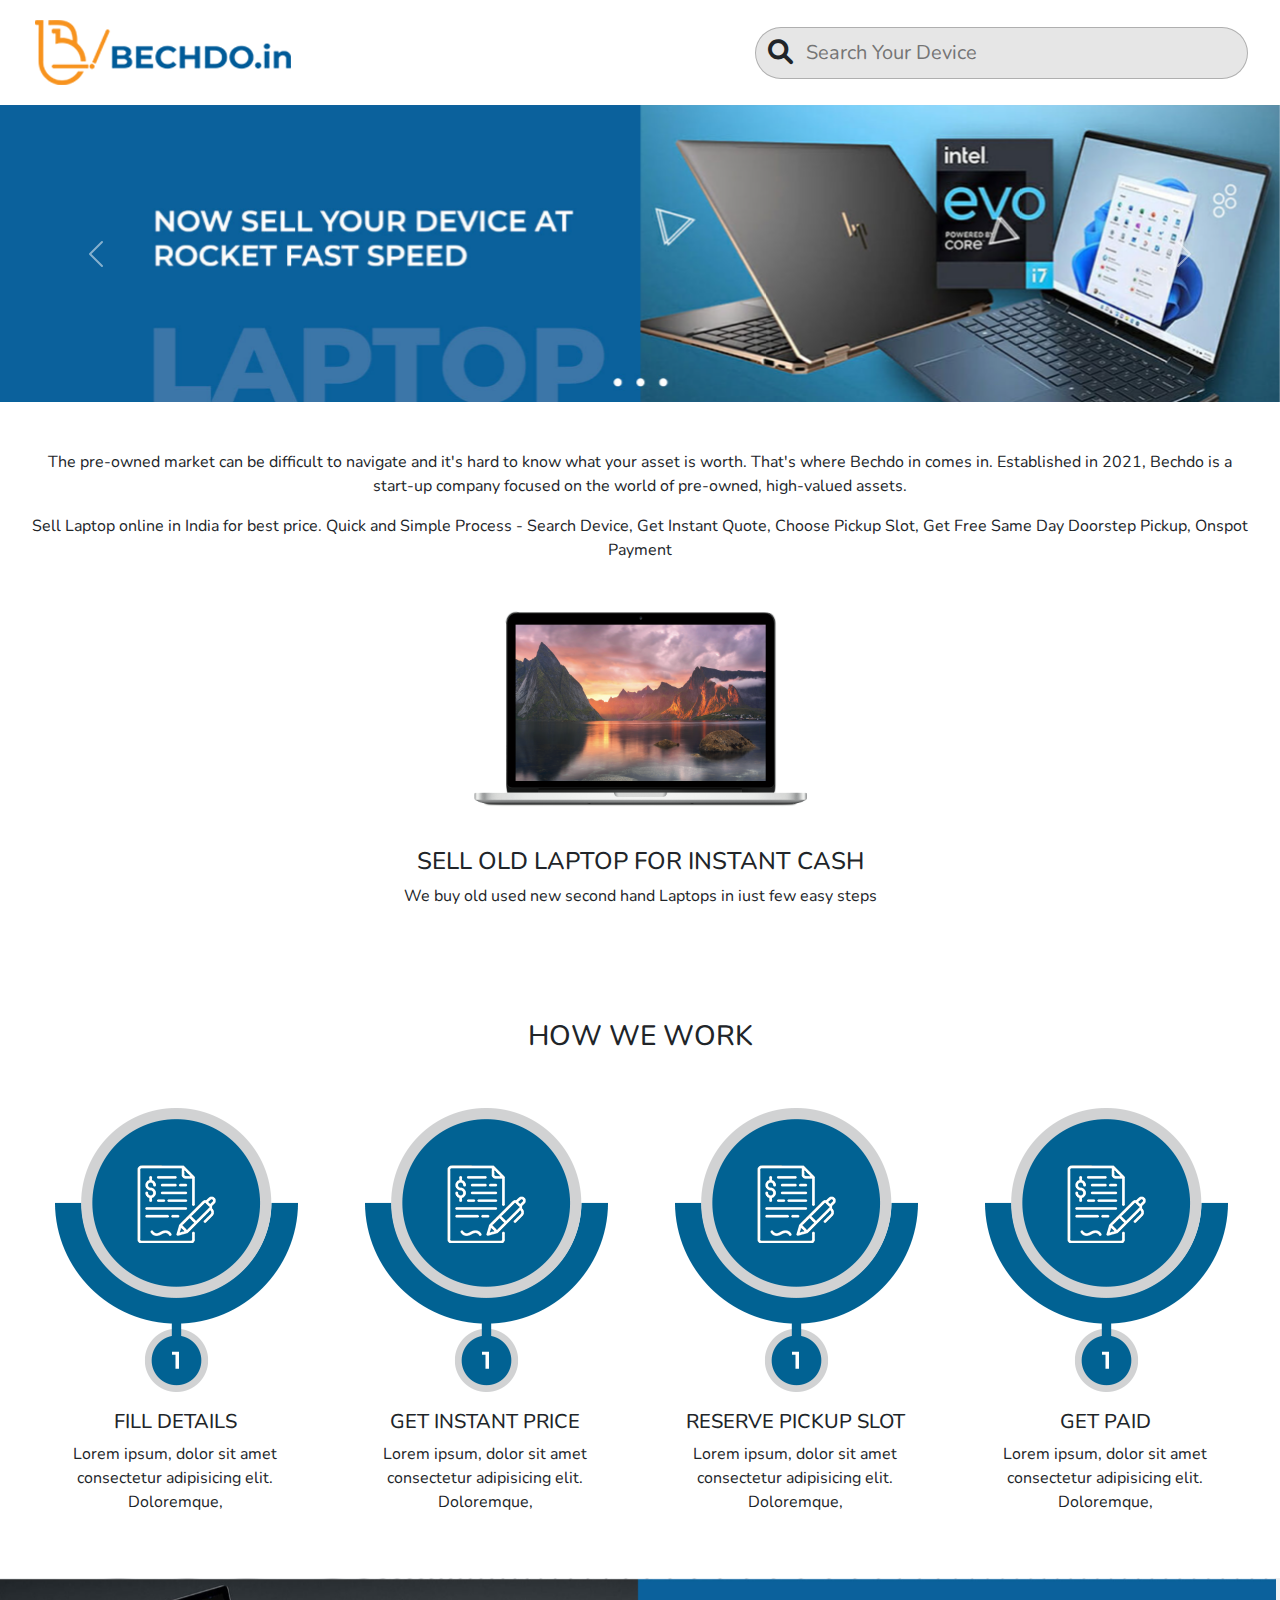
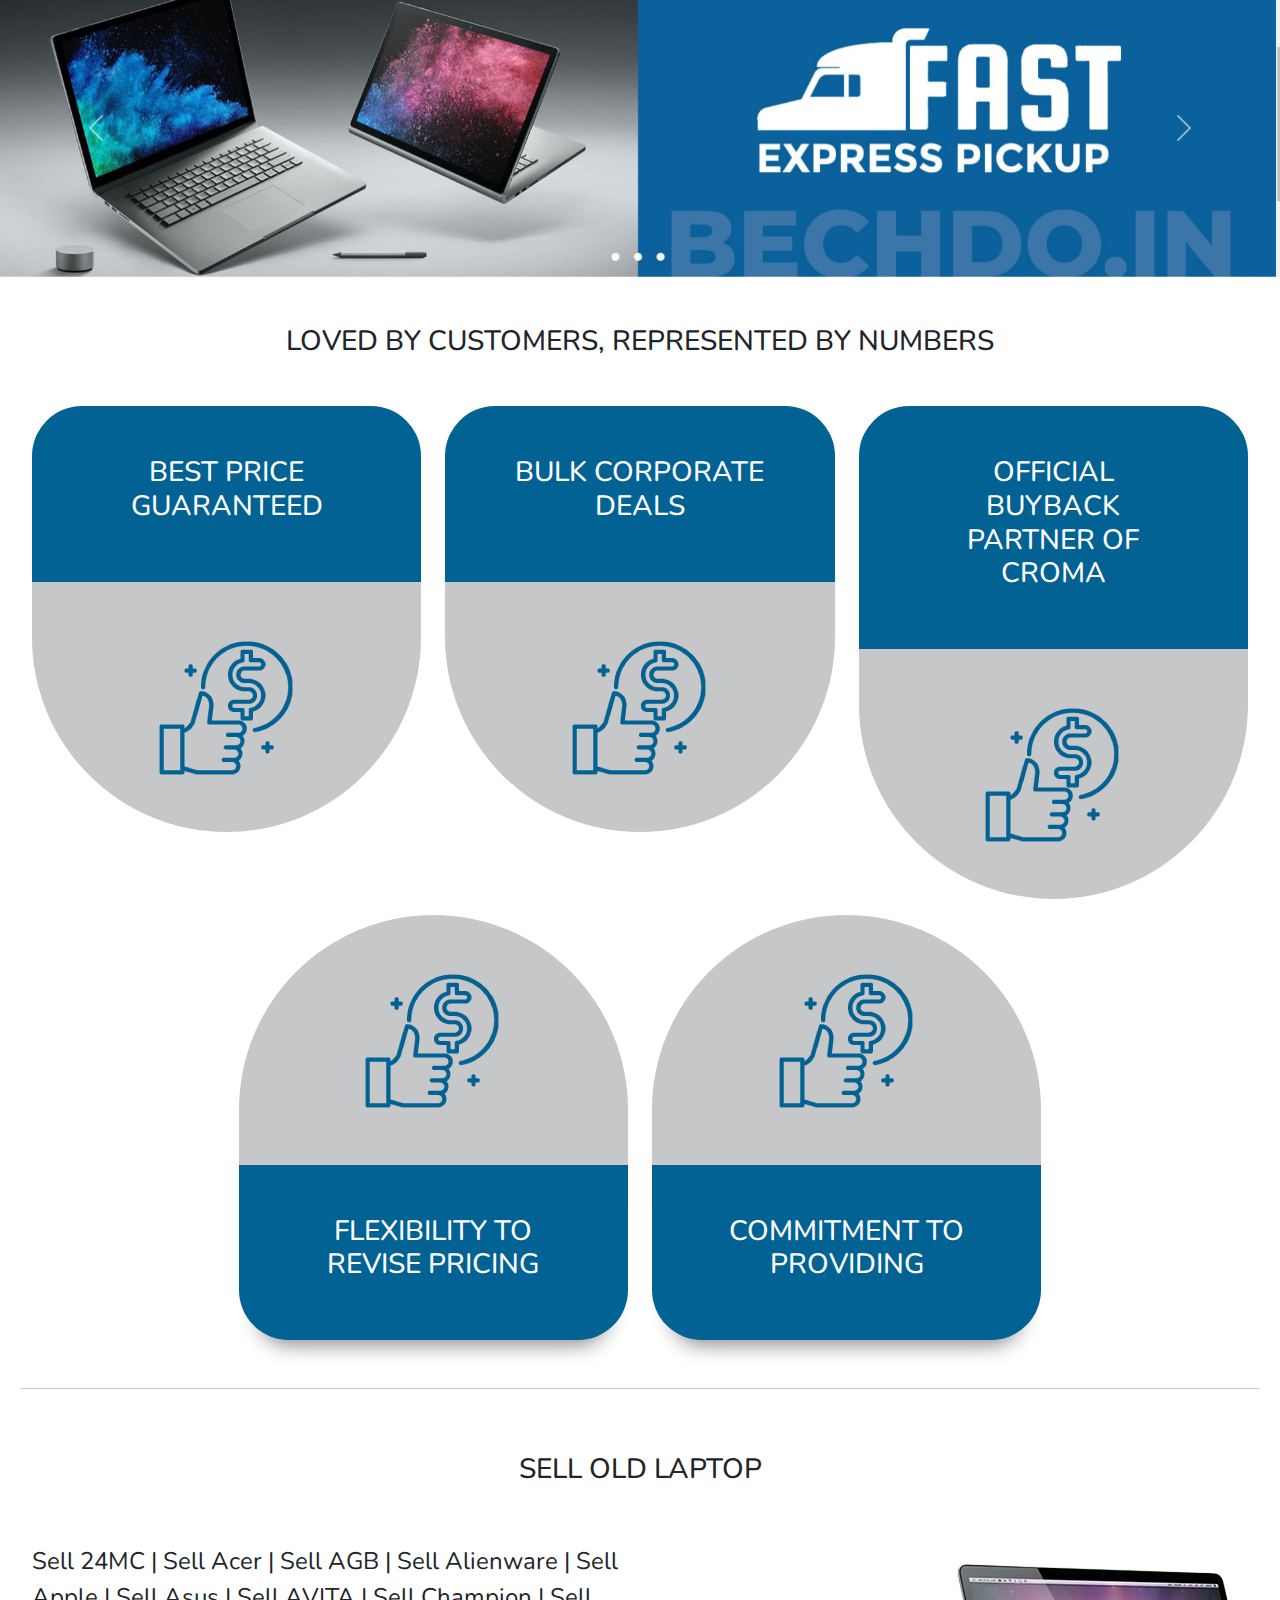
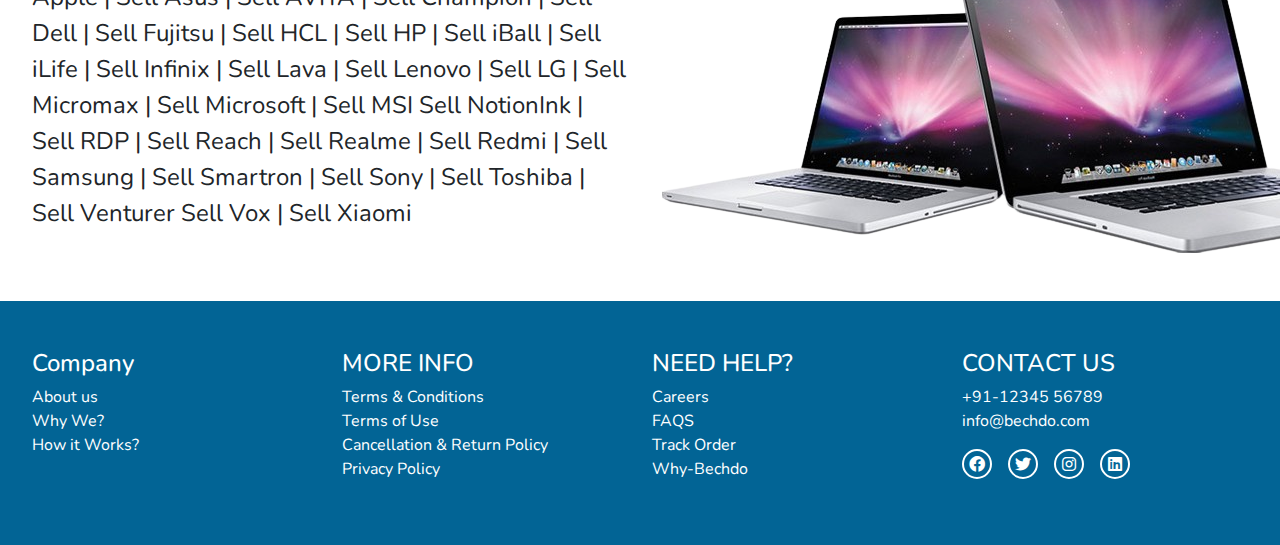
==== index.html @ e1de3e23 "first" ====
<!DOCTYPE html>
<html lang="en">
  <head>
    <meta charset="utf-8" />
    <meta content="width=device-width, initial-scale=1.0" name="viewport" />

    <title>Bechodo</title>
    <meta content="" name="description" />
    <meta content="" name="keywords" />

    <!-- Favicons -->
    <link href="assets/img/favicon.png" rel="icon" />
    <link href="assets/img/apple-touch-icon.png" rel="apple-touch-icon" />

    <!-- Google Fonts -->
    <link
      href="https://fonts.googleapis.com/css2?family=Open+Sans:ital,wght@0,300;0,400;0,500;0,600;0,700;1,300;1,400;1,600;1,700&family=Roboto:ital,wght@0,300;0,400;0,500;0,600;0,700;1,300;1,400;1,500;1,600;1,700&family=Work+Sans:ital,wght@0,300;0,400;0,500;0,600;0,700;1,300;1,400;1,500;1,600;1,700&display=swap"
      rel="stylesheet"
    />

    <!-- Vendor CSS Files -->
    <link href="css/bootstrap.min.css" rel="stylesheet" />
    <link href="css/aos.css" rel="stylesheet" />
    <link href="css/main.css" rel="stylesheet" />
    <link
      rel="stylesheet"
      href="https://cdnjs.cloudflare.com/ajax/libs/font-awesome/6.0.0/css/all.min.css"
    />
  </head>

  <body>
    <!-- ======= Header ======= -->
    <header id="header" class="header py-3">
      <div class="container">
        <div class="row align-items-center">
          <div class="col-md-7">
            <a href=""><img src="images/logo.png" /></a>
          </div>
          <div class="col-md-5">
            <form action="">
              <div class="searchbar">
                <i class="fa-solid fa-magnifying-glass"></i>
                <input type="text" class="" placeholder="Search Your Device" />
              </div>
            </form>
          </div>
        </div>
      </div>
    </header>
    <!-- End Header -->

    <!-- ======= Hero Section ======= -->
    <div
      id="carouselExampleControls"
      class="carousel slide"
      data-bs-ride="carousel"
    >
      <div class="carousel-inner">
        <div class="carousel-item active">
          <img
            src="images/banner_slider1.png"
            class="d-block w-100"
            alt="..."
          />
        </div>
        <div class="carousel-item">
          <img
            src="images/banner_slider1.png"
            class="d-block w-100"
            alt="..."
          />
        </div>
        <div class="carousel-item">
          <img
            src="images/banner_slider1.png"
            class="d-block w-100"
            alt="..."
          />
        </div>
      </div>
      <button
        class="carousel-control-prev"
        type="button"
        data-bs-target="#carouselExampleControls"
        data-bs-slide="prev"
      >
        <span class="carousel-control-prev-icon" aria-hidden="true"></span>
        <span class="visually-hidden">Previous</span>
      </button>
      <button
        class="carousel-control-next"
        type="button"
        data-bs-target="#carouselExampleControls"
        data-bs-slide="next"
      >
        <span class="carousel-control-next-icon" aria-hidden="true"></span>
        <span class="visually-hidden">Next</span>
      </button>
    </div>

    <!-- about us section -->

    <section class="pt-5 pb-5">
      <div class="container">
        <div class="row">
          <div class="col-md-12">
            <p class="text-center">
              The pre-owned market can be difficult to navigate and it's hard to
              know what your asset is worth. That's where Bechdo in comes in.
              Established in 2021, Bechdo is a start-up company focused on the
              world of pre-owned, high-valued assets.
            </p>
            <p class="text-center">
              Sell Laptop online in India for best price. Quick and Simple
              Process - Search Device, Get Instant Quote, Choose Pickup Slot,
              Get Free Same Day Doorstep Pickup, Onspot Payment
            </p>

            <img class="mackbook_img" src="images/mackbook_icon.png" />
            <h4 class="text-center">SELL OLD LAPTOP FOR INSTANT CASH</h4>
            <p class="text-center">
              We buy old used new second hand Laptops in iust few easy steps
            </p>
          </div>
        </div>
      </div>
    </section>

    <!-- about us section -->

    <!-- work section -->
    <section class="py-5">
      <div class="container">
        <div class="row">
          <div class="col-md-12">
            <h3 class="text-center mb-5">HOW WE WORK</h3>
          </div>
          <div class="col-md-3">
            <div class="text-center">
              <img src="images/work.png" alt="" />
              <h5 class="mt-3">FILL DETAILS</h5>
              <p>
                Lorem ipsum, dolor sit amet consectetur adipisicing elit.
                Doloremque,
              </p>
            </div>
          </div>
          <div class="col-md-3">
            <div class="text-center">
              <img src="images/work.png" alt="" />
              <h5 class="mt-3">GET INSTANT PRICE</h5>
              <p>
                Lorem ipsum, dolor sit amet consectetur adipisicing elit.
                Doloremque,
              </p>
            </div>
          </div>
          <div class="col-md-3">
            <div class="text-center">
              <img src="images/work.png" alt="" />
              <h5 class="mt-3">RESERVE PICKUP SLOT</h5>
              <p>
                Lorem ipsum, dolor sit amet consectetur adipisicing elit.
                Doloremque,
              </p>
            </div>
          </div>
          <div class="col-md-3">
            <div class="text-center">
              <img src="images/work.png" alt="" />
              <h5 class="mt-3">GET PAID</h5>
              <p>
                Lorem ipsum, dolor sit amet consectetur adipisicing elit.
                Doloremque,
              </p>
            </div>
          </div>
        </div>
      </div>
    </section>
    <!-- work section -->

    <!-- banner slider -->
    <div id="banner2" class="carousel slide" data-bs-ride="carousel">
      <div class="carousel-inner">
        <div class="carousel-item active">
          <img src="images/banner_2.png" class="d-block w-100" alt="..." />
        </div>
        <div class="carousel-item">
          <img src="images/banner_2.png" class="d-block w-100" alt="..." />
        </div>
        <div class="carousel-item">
          <img src="images/banner_2.png" class="d-block w-100" alt="..." />
        </div>
      </div>
      <button
        class="carousel-control-prev"
        type="button"
        data-bs-target="#banner2"
        data-bs-slide="prev"
      >
        <span class="carousel-control-prev-icon" aria-hidden="true"></span>
        <span class="visually-hidden">Previous</span>
      </button>
      <button
        class="carousel-control-next"
        type="button"
        data-bs-target="#banner2"
        data-bs-slide="next"
      >
        <span class="carousel-control-next-icon" aria-hidden="true"></span>
        <span class="visually-hidden">Next</span>
      </button>
    </div>
    <!-- banner slider -->

    <!-- REPRESENTED -->
    <section class="py-5">
      <div class="container">
        <div class="row justify-content-center">
          <div class="col-md-12">
            <h3 class="text-center mb-5">
              LOVED BY CUSTOMERS, REPRESENTED BY NUMBERS
            </h3>
          </div>
          <div class="col-md-4">
            <div class="text-center represent_box">
              <div class="title_box">
                <h3>BEST PRICE GUARANTEED</h3>
              </div>
              <div class="icon_box">
                <img src="images/represent.png" alt="" />
              </div>
            </div>
          </div>
          <div class="col-md-4">
            <div class="text-center represent_box">
              <div class="title_box">
                <h3>BULK CORPORATE DEALS</h3>
              </div>
              <div class="icon_box">
                <img src="images/represent.png" alt="" />
              </div>
            </div>
          </div>
          <div class="col-md-4">
            <div class="text-center represent_box">
              <div class="title_box">
                <h3>OFFICIAL BUYBACK PARTNER OF CROMA</h3>
              </div>
              <div class="icon_box">
                <img src="images/represent.png" alt="" />
              </div>
            </div>
          </div>
          <div class="col-md-4 mt-3">
            <div class="text-center represent_box">
              <div class="icon_box_reverse">
                <img src="images/represent.png" alt="" />
              </div>
              <div class="title_box_reverse">
                <h3>FLEXIBILITY TO REVISE PRICING</h3>
              </div>
            </div>
          </div>
          <div class="col-md-4 mt-3 mb-5">
            <div class="text-center represent_box">
              <div class="icon_box_reverse">
                <img src="images/represent.png" alt="" />
              </div>
              <div class="title_box_reverse">
                <h3>COMMITMENT TO PROVIDING</h3>
              </div>
            </div>
          </div>
          <hr class="" />
        </div>
      </div>
    </section>
    <!-- REPRESENTED -->

    <!-- old laptop -->
    <section class="pb-5">
      <div class="container">
        <div class="row">
          <div class="col-md-12">
            <h3 class="text-center pb-5">SELL OLD LAPTOP</h3>
          </div>
          <div class="col-md-6">
            <p class="fs-4">
              Sell 24MC | Sell Acer | Sell AGB | Sell Alienware | Sell Apple |
              Sell Asus | Sell AVITA | Sell Champion | Sell Dell | Sell Fujitsu
              | Sell HCL | Sell HP | Sell iBall | Sell iLife | Sell Infinix |
              Sell Lava | Sell Lenovo | Sell LG | Sell Micromax | Sell Microsoft
              | Sell MSI Sell NotionInk | Sell RDP | Sell Reach | Sell Realme |
              Sell Redmi | Sell Samsung | Sell Smartron | Sell Sony | Sell
              Toshiba | Sell Venturer Sell Vox | Sell Xiaomi
            </p>
          </div>
          <div class="col-md-6">
            <img src="images/old.png" alt="" />
          </div>
        </div>
      </div>
    </section>
    <!-- old laptop -->

    <!-- ======= Footer ======= -->
    <footer class="py-5">
      <div class="container">
        <div class="row">
          <div class="col-md-3">
            <h4>Company</h4>
            <ul>
              <li>About us</li>
              <li>Why We?</li>
              <li>How it Works?</li>
            </ul>
          </div>
          <div class="col-md-3">
            <h4>MORE INFO</h4>
            <ul>
              <li>Terms & Conditions</li>
              <li>Terms of Use</li>
              <li>Cancellation & Return Policy</li>
              <li>Privacy Policy</li>
            </ul>
          </div>
          <div class="col-md-3">
            <h4>NEED HELP?</h4>
            <ul>
              <li>Careers</li>
              <li>FAQS</li>
              <li>Track Order</li>
              <li>Why-Bechdo</li>
            </ul>
          </div>
          <div class="col-md-3">
            <h4>CONTACT US</h4>
            <ul>
              <li>+91-12345 56789</li>
              <li>info@bechdo.com</li>
            </ul>
            <div class="social_icon d-flex align-items-center gap-3">
              <span>
                <i class="fa-brands fa-facebook"></i>
              </span>
              <span>
                <i class="fa-brands fa-twitter"></i>
              </span>
              <span>
                <i class="fa-brands fa-instagram"></i>
              </span>
              <span>
                <i class="fa-brands fa-linkedin"></i>
              </span>
            </div>
          </div>
        </div>
      </div>
    </footer>
    <!-- End Footer -->

    <!-- Vendor JS Files -->
    <script src="js/bootstrap.bundle.min.js"></script>
    <script src="js/aos.js"></script>
    <script src="https://code.jquery.com/jquery-3.7.1.js"></script>
  </body>
</html>
---- css/main.css ----
@import url("https://fonts.googleapis.com/css2?family=Nunito:wght@200;300;400;500;600;700;800&display=swap");

body {
  font-family: "Nunito", sans-serif;
}

.mackbook_img {
  width: 400px;
  margin-left: auto;
  margin-right: auto;
  display: block;
}

.searchbar {
  border: 1px solid #0000003d;
  border-radius: 30px;
  position: relative;
  background: #80808033;
}
.searchbar i {
  position: absolute;
  left: 12px;
  top: 11px;
  font-size: 25px;
}
.searchbar input {
  width: 100%;
  padding: 10px 50px;
  border-radius: 30px;
  border: none;
  outline: none;
  font-size: 20px;
  background: transparent;
}

/*--------------------------------------------------------------
# Footer
--------------------------------------------------------------*/

/* represent css */

.represent_box .title_box {
  padding: 50px 70px;
  background: #026294;
  color: white;
  border-radius: 50px 50px 0 0;
  box-shadow: 0px 25px 20px -20px rgba(0, 0, 0, 0.45);
}
.represent_box .icon_box {
  padding: 50px;
  background: #c6c7c9;
  color: white;
  border-radius: 0 0 250px 250px;
}
.represent_box .title_box_reverse {
  padding: 50px 70px;
  background: #026294;
  color: white;
  border-radius: 0 0 50px 50px;
  box-shadow: 0px 25px 20px -20px rgba(0, 0, 0, 0.45);
}
.represent_box .icon_box_reverse {
  padding: 50px;
  background: #c6c7c9;
  color: white;
  border-radius: 250px 250px 0 0;
}

/* represent css */

/* footer */

footer {
  background: #026495;
  color: white;
}
footer ul {
  list-style: none;
  padding-left: 0;
}

.social_icon span {
  border: 2px solid white;
  width: 30px;
  padding: 0px;
  height: 30px;
  border-radius: 50%;
  display: flex;
  align-items: center;
  justify-content: center;
}

/* footer */
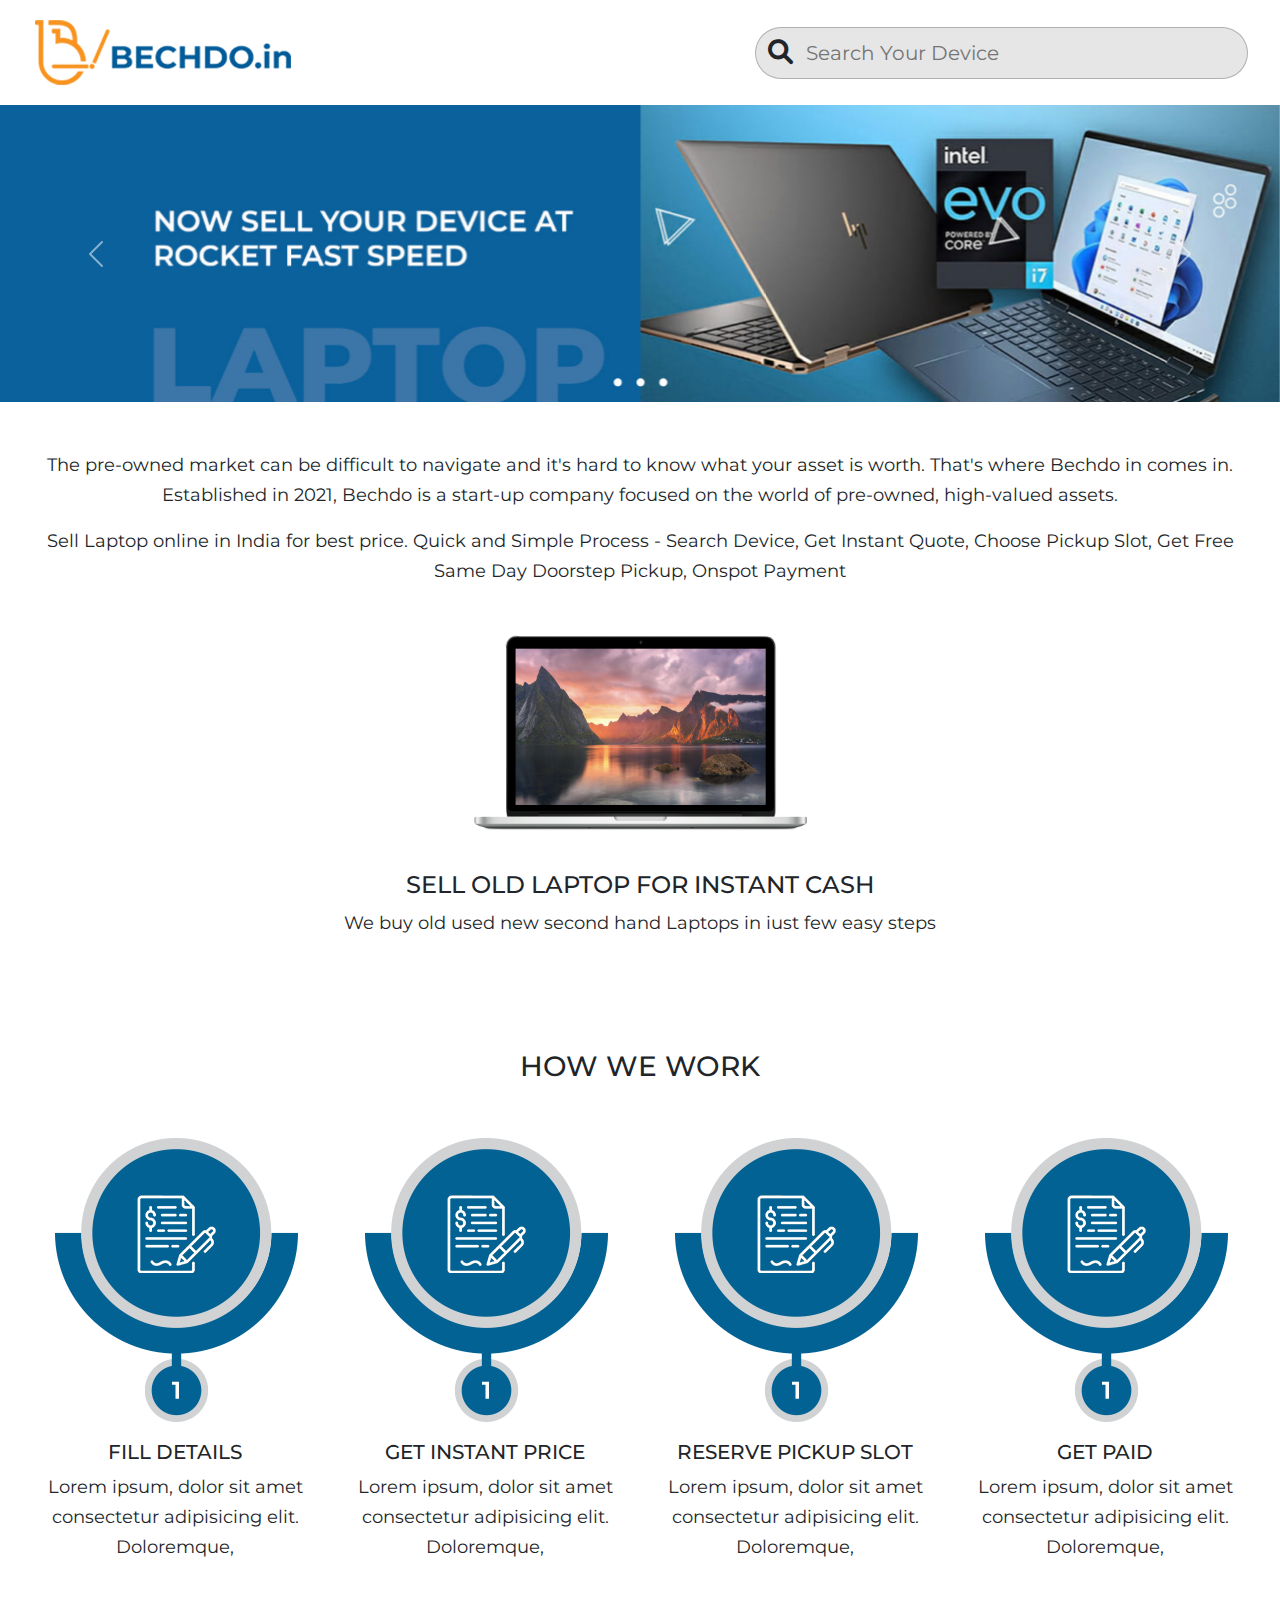
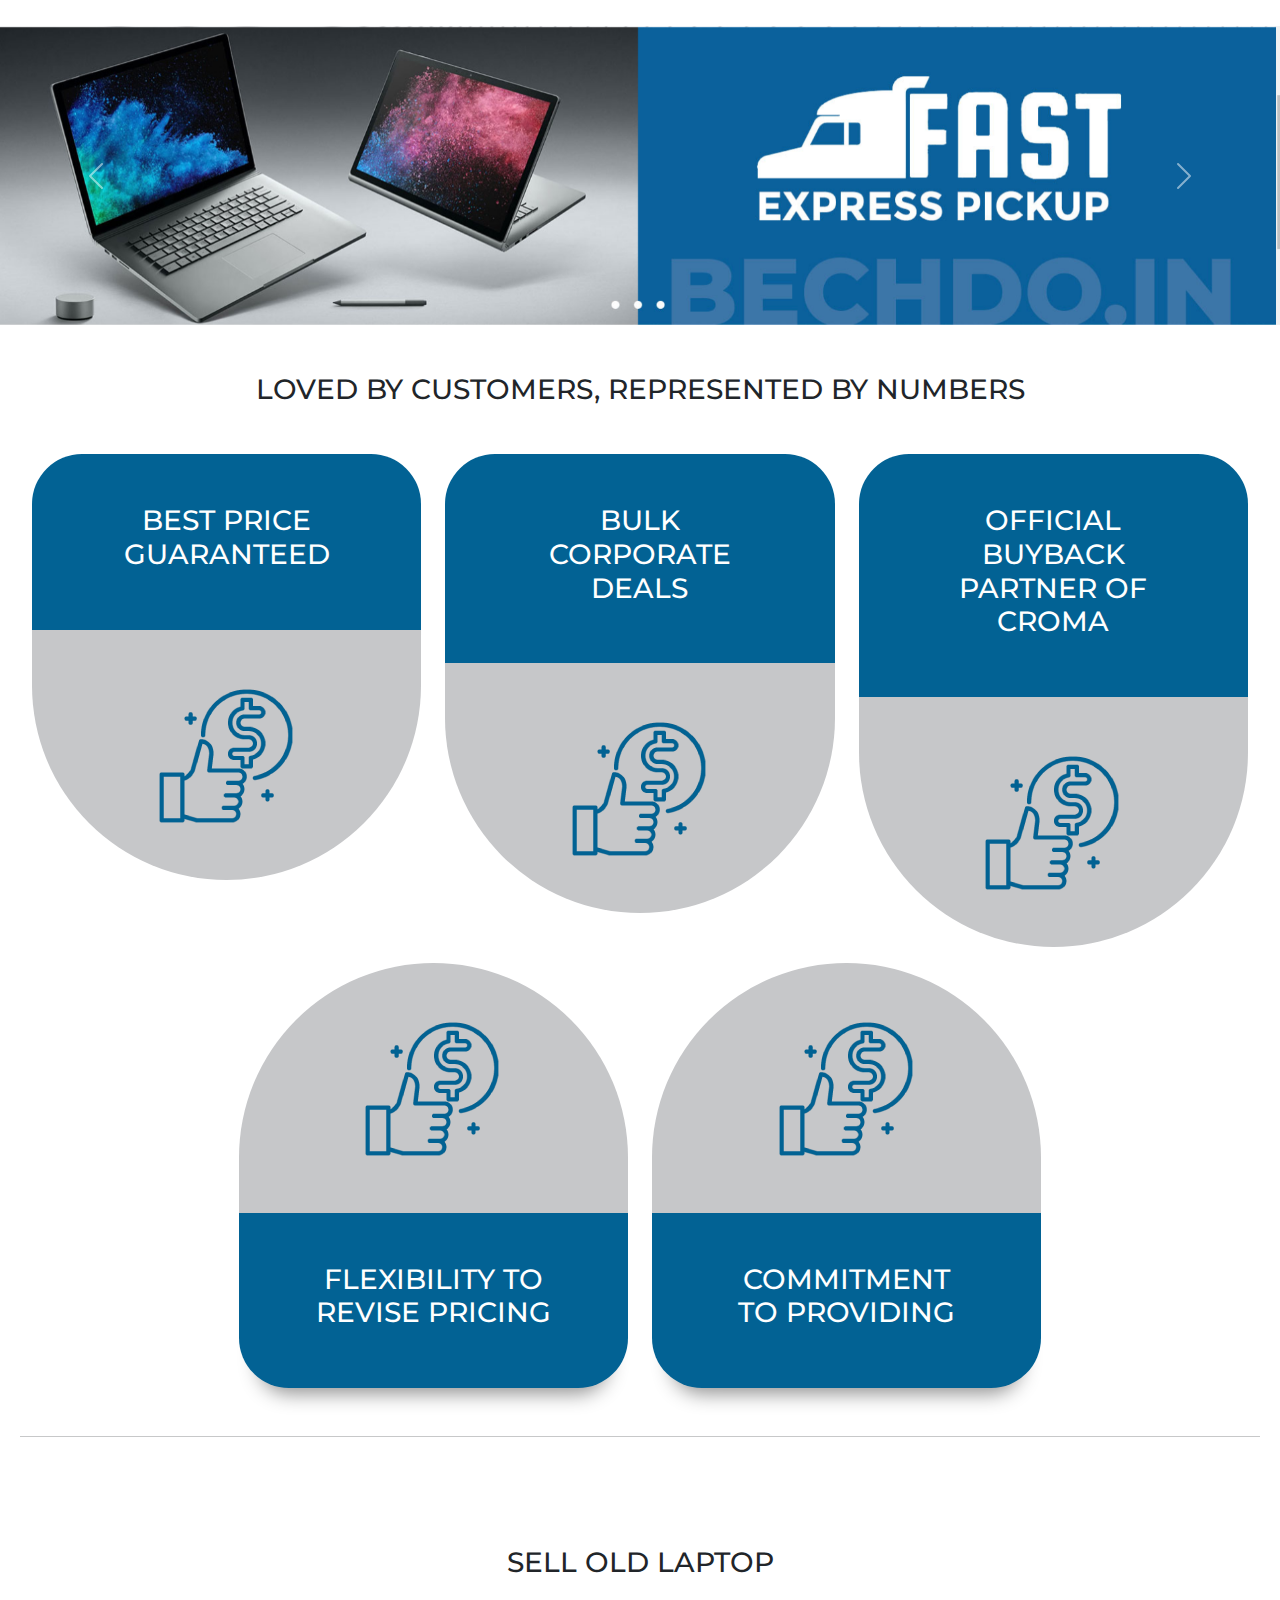
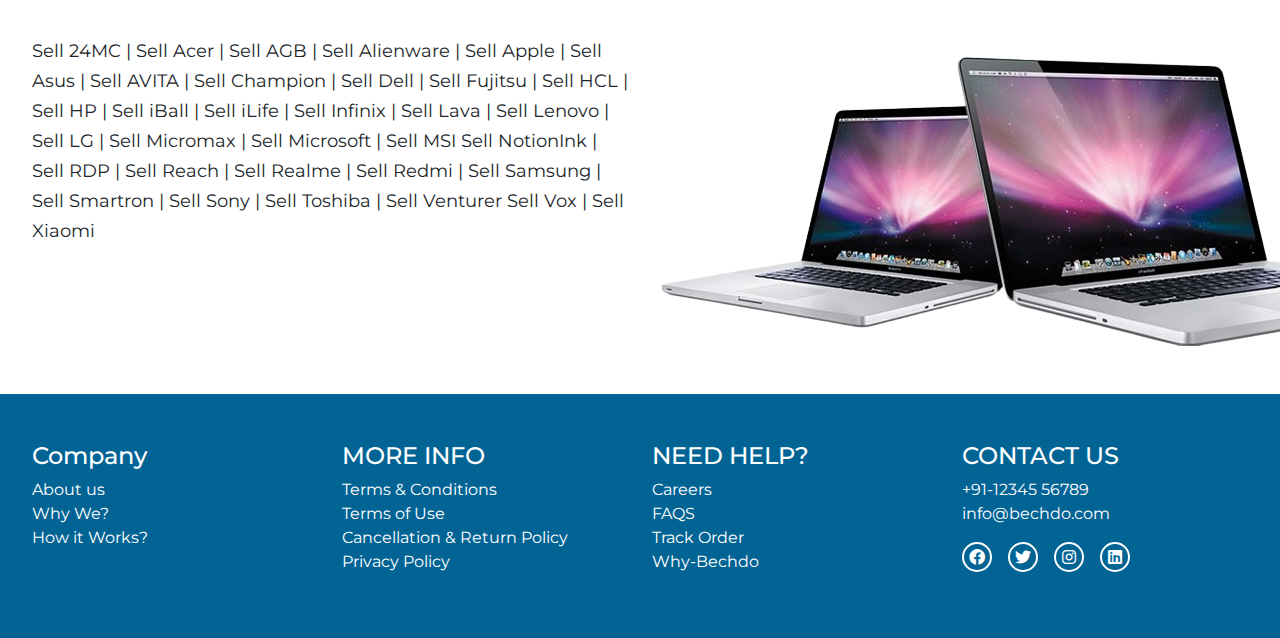
==== commit 09354b19: "sohail" ====
--- a/index.html
+++ b/index.html
@@ -287,7 +287,7 @@
             <h3 class="text-center pb-5">SELL OLD LAPTOP</h3>
           </div>
           <div class="col-md-6">
-            <p class="fs-4">
+            <p class="fs-4``">
               Sell 24MC | Sell Acer | Sell AGB | Sell Alienware | Sell Apple |
               Sell Asus | Sell AVITA | Sell Champion | Sell Dell | Sell Fujitsu
               | Sell HCL | Sell HP | Sell iBall | Sell iLife | Sell Infinix |
--- a/css/main.css
+++ b/css/main.css
@@ -1,7 +1,67 @@
-@import url("https://fonts.googleapis.com/css2?family=Nunito:wght@200;300;400;500;600;700;800&display=swap");
+@import url("https://fonts.googleapis.com/css2?family=Montserrat:wght@100;200;300;400;500;600;700&display=swap");
 
 body {
-  font-family: "Nunito", sans-serif;
+  font-family: "Montserrat", sans-serif;
+}
+body {
+  overflow-x: hidden;
+}
+
+section {
+  padding: 45px 0;
+}
+
+.w-full {
+  width: 100%;
+}
+
+.breadcrumb .breadcrumb-item a {
+  color: inherit;
+  text-decoration: none;
+}
+
+.button {
+  padding: 12px 50px;
+  font-size: 20px;
+  font-weight: 500;
+  border-radius: 30px;
+  background: #026495;
+  color: white;
+  border: none;
+}
+[type="file"] {
+  /* Style the color of the message that says 'No file chosen' */
+  color: #878787;
+}
+[type="file"]::-webkit-file-upload-button {
+  background: #026495;
+  border: 2px solid #026495;
+  border-radius: 30px;
+  color: #fff;
+  cursor: pointer;
+  font-size: 16px;
+  font-weight: 600;
+  outline: none;
+  padding: 8px 25px;
+  text-transform: uppercase;
+  transition: all 1s ease;
+}
+
+[type="file"]::-webkit-file-upload-button:hover {
+  background: #fff;
+  border: 2px solid #535353;
+  color: #000;
+}
+
+.color_heading {
+  font-size: 22px;
+  font-weight: 600;
+  color: #026495;
+}
+.small_headings {
+  font-size: 18px;
+  font-weight: 600;
+  color: black;
 }
 
 .mackbook_img {
@@ -33,6 +93,75 @@
   background: transparent;
 }
 
+.howwework_box img {
+  width: 170px;
+}
+
+.howwework_box h5 {
+  font-weight: 700;
+  font-size: 20px;
+}
+
+.howwework_box p {
+  font-size: 18px;
+  padding-left: 15px;
+  padding-right: 15px;
+}
+.banner_title span {
+  display: block;
+}
+.cutomers_box img {
+  width: 340px;
+  margin-left: auto;
+  margin-right: auto;
+  display: block;
+}
+.margintp {
+  margin-top: -60px;
+}
+.old_laptop p {
+  line-height: 30px;
+}
+
+.banner_title {
+  text-transform: uppercase;
+  font-size: 28px;
+  margin-top: -16%;
+  line-height: 36px;
+  font-weight: 600;
+}
+
+.bg_top {
+  background-image: url(/Bechdo/images/Wave.png);
+  background-size: cover;
+  background-position: center;
+}
+
+.bg_bottom {
+  background-image: url(/Bechdo/images/Wave_2.png);
+  background-size: cover;
+  background-position: center;
+}
+.main_title {
+  font-size: 24px;
+  font-weight: 600;
+}
+
+.sell_heading {
+  font-size: 24px;
+  font-weight: 600;
+}
+
+p {
+  font-size: 18px;
+  line-height: 30px;
+}
+
+.footer_section ul li {
+  font-size: 18px;
+  line-height: 29px;
+}
+
 /*--------------------------------------------------------------
 # Footer
 --------------------------------------------------------------*/
@@ -64,6 +193,26 @@
   background: #c6c7c9;
   color: white;
   border-radius: 250px 250px 0 0;
+}
+
+.image_blink {
+  position: relative;
+}
+.image_blink .click_here {
+  position: absolute;
+  top: 68px;
+  left: 44%;
+  width: 153px;
+  animation: blinkAnimation 1s infinite alternate;
+}
+
+@keyframes blinkAnimation {
+  0% {
+    opacity: 1;
+  }
+  100% {
+    opacity: 0;
+  }
 }
 
 /* represent css */
@@ -91,3 +240,117 @@
 }
 
 /* footer */
+
+/* specification */
+
+.specification select {
+  width: 100%;
+  padding: 10px;
+  background: #ebebeb;
+}
+.specification label {
+  color: black;
+  font-size: 20px;
+  font-weight: 600;
+}
+.specification .img {
+  width: 100%;
+}
+/* physical */
+
+/* .physicals {
+  display: flex;
+  align-items: start;
+  gap: 10px;
+} */
+.physicals input {
+  width: 60px;
+  height: 40px;
+}
+
+.physicals .img {
+  width: 100%;
+}
+
+/* details */
+
+.details .question {
+  font-size: 20px;
+  font-weight: 600;
+}
+.details .answer {
+  font-size: 20px;
+  font-weight: 500;
+}
+.details .price {
+  font-size: 25px;
+  font-weight: 600;
+  color: red;
+}
+
+.details .img {
+  width: 100%;
+}
+
+/* form */
+
+.form form label {
+  font-size: 20px;
+  color: black;
+  font-weight: 600;
+}
+.form form input {
+  font-size: 20px;
+  color: black;
+  font-weight: 600;
+  width: 100%;
+}
+.form form input[type="checkbox"] {
+  width: 30px;
+  height: 25px;
+}
+.form form .checkbox_label {
+  font-size: 18px;
+  font-weight: 400;
+}
+
+.form .img {
+  width: 100%;
+}
+
+/* condition */
+
+.pincode_input {
+  padding: 8px;
+}
+
+.condition .img {
+  width: 100%;
+}
+
+/* brands css */
+
+.brands .img {
+  width: 100%;
+  margin-bottom: 10px;
+}
+
+#slider .owl-dots .owl-dot {
+  display: none;
+}
+
+#slider button.owl-prev {
+  position: absolute;
+  top: 35%;
+  transform: translateY(-50%);
+  transition: background-color 0.3s, color 0.3s;
+  left: 0;
+}
+
+#slider button.owl-next {
+  position: absolute;
+  top: 35%;
+  transform: translateY(-50%);
+  transition: background-color 0.3s, color 0.3s;
+  right: 0;
+}
